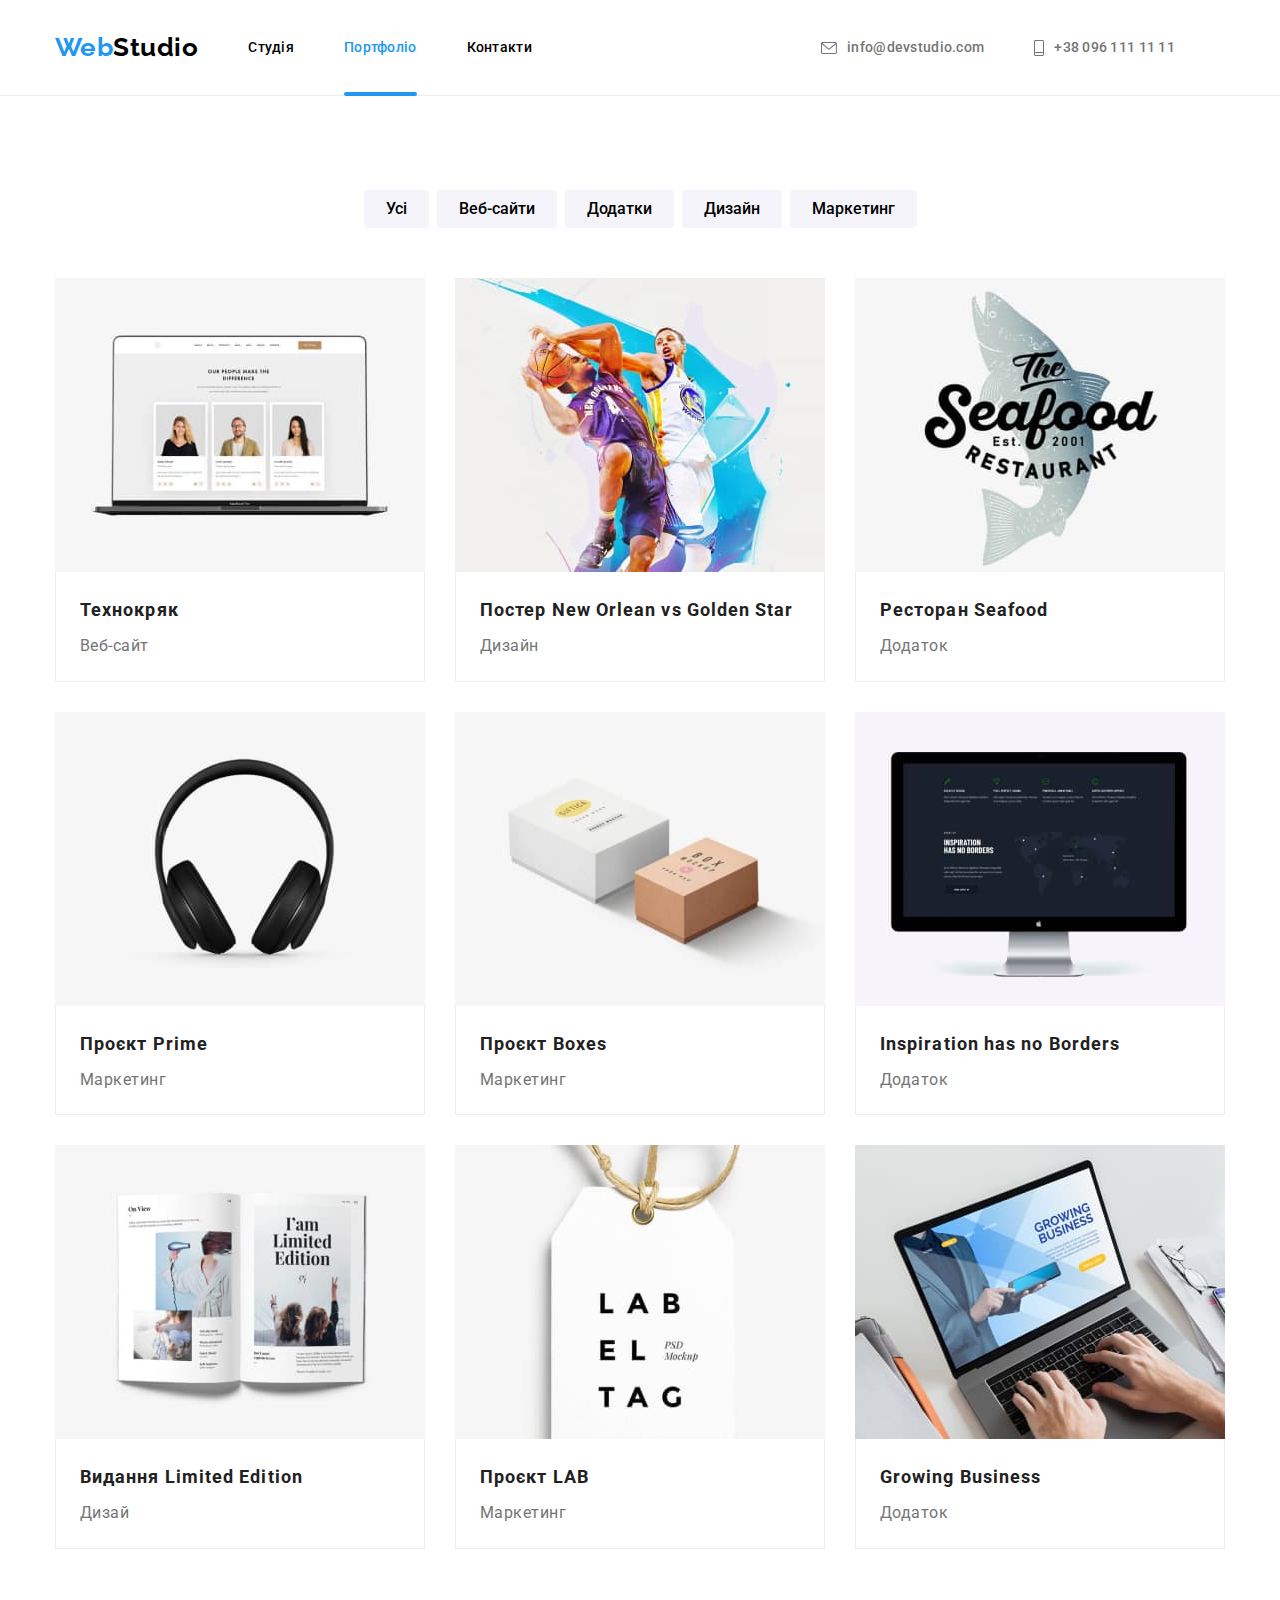
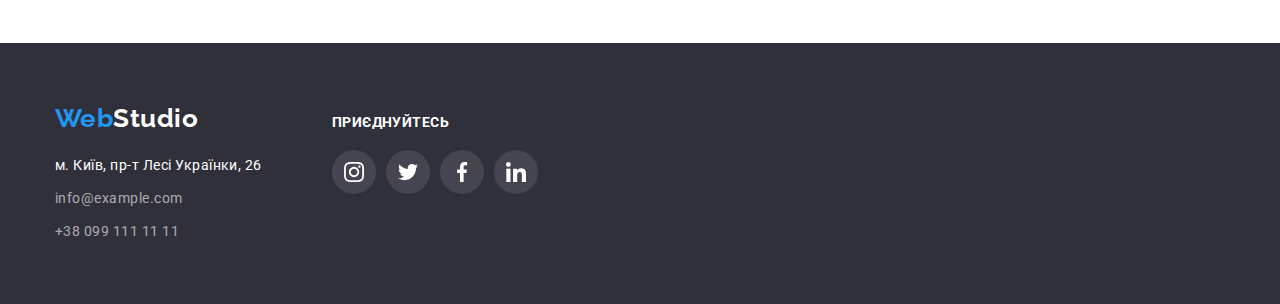
==== portfolio.html @ 8f84b319 "start" ====
<!DOCTYPE html>
<html lang="uk">

<head>
  <meta charset="UTF-8" />
  <meta http-equiv="X-UA-Compatible" content="IE=edge" />
  <meta name="viewport" content="width=device-width, initial-scale=1.0" />
  <title>Portfolio</title>
  <link rel="preconnect" href="https://fonts.googleapis.com" />
  <link rel="preconnect" href="https://fonts.gstatic.com" crossorigin />
  <link href="https://fonts.googleapis.com/css2?family=Raleway:wght@700&family=Roboto:wght@400;500;700;900&display=swap"
    rel="stylesheet" />
  <link rel="stylesheet" href="https://cdn.jsdelivr.net/npm/modern-normalize@1.1.0/modern-normalize.min.css" />
  <link rel="stylesheet" href="./css/styles.css" />
</head>
<body>
  <header class="page-header">
    <div class="header-box container">
      <nav class="page-navigation">
        <a class="logo link" href="/index.html"><span class="logo-item">Web</span>Studio</a>
        <ul class="menu-list list">
          <li class="menu-item">
            <a class="menu-link link" href="index.html">Студія</a>
          </li>
          <li class="menu-item">
            <a class="menu-link link current" href="portfolio.html"><span class="accent">Портфоліо</span></a>
          </li>
          <li class="menu-item">
            <a class="menu-link link" href="#contacts">Контакти</a>
          </li>
        </ul>
      </nav>
      <ul class="list-contact list">
        <li class="mail-link page-cont">
          <a class="mail link focus-cont" href="mailto:info@devstudio.com">
            <svg class="mail-icon cont-icon" width="16px" height="12px">
              <use href="./symbol-defs.svg#icon-envelope"></use>
            </svg>
            info@devstudio.com
          </a>
        </li>
        <li class="phone-link page-cont">
          <a class="contact-phone-number link focus-cont" href="tel:+380961111111">
            <svg class="phone-icon cont-icon" width="10" height="16">
              <use href="./symbol-defs.svg#icon-Vector"></use>
            </svg>
            +38 096 111 11 11</a>
        </li>
      </ul>
    </div>
  </header>
  <main class="main-page">
    <section class="filther section">
      <div class="container">
        <h1 class="visually-hidden">Наші роботи</h1>
        <ul class="filther-btn list">
          <li><button class="button-item" type="button">Усі</button></li>
          <li><button class="button-item" type="button">Веб-сайти</button></li>
          <li><button class="button-item" type="button">Додатки</button></li>
          <li><button class="button-item" type="button">Дизайн</button></li>
          <li><button class="button-item" type="button">Маркетинг</button></li>
        </ul>
        <ul class="project-link list">
          <li class="project-table"><a href="" class="shadow-link">
              <div class="shadow-cont">
                <div class="swipe-text">
                  <img class="pjoject-img" src="./images-portfolio/img-portholio-1.jpg" alt="Технокряк">
                  <p class="overlay">Ресурс пропонує комплексні пропозиції з різним рівнем функціоналу
                    та
                    сервісів. Все це дозволить відвідувачу отримати вичерпні відомості про компанію
                    чи
                    приватну особу.</p>
                </div>
                <div class="project-list">
                  <h2 class="project">Технокряк</h2>
                  <p class="project-type">Веб-сайт</p>
                </div>
              </div>

            </a>

          </li>
          <li class="project-table"><a href="" class="shadow-link">
              <div class="shadow-cont">
                <div class="swipe-text">
                  <img class="pjoject-img" src="./images-portfolio/img-portholio-2.jpg"
                    alt="Постер-New-Orlean-vs-Golden-Star">
                  <p class="overlay">Ресурс пропонує комплексні пропозиції з різним рівнем функціоналу
                    та
                    сервісів. Все це дозволить відвідувачу отримати вичерпні відомості про компанію
                    чи
                    приватну особу.</p>
                </div>

                <div class="project-list">
                  <h2 class="project">Постер New Orlean vs Golden Star</h2>
                  <p class="project-type">Дизайн</p>
                </div>
              </div>

            </a>

          </li>
          <li class="project-table"><a href="" class="shadow-link">
              <div class="shadow-cont">
                <div class="swipe-text">
                  <img class="pjoject-img" src="./images-portfolio/img-portholio-3.jpg" alt="Ресторан-Морепродукти">
                  <p class="overlay">Ресурс пропонує комплексні пропозиції з різним рівнем функціоналу
                    та
                    сервісів. Все це дозволить відвідувачу отримати вичерпні відомості про компанію
                    чи
                    приватну особу.</p>
                </div>

                <div class="project-list">
                  <h2 class="project">Ресторан Seafood</h2>
                  <p class="project-type">Додаток</p>
                </div>
              </div>

            </a>

          </li>
          <li class="project-table"><a href="" class="shadow-link">
              <div class="shadow-cont">
                <div class="swipe-text">
                  <img class="pjoject-img" src="./images-portfolio/img-portholio-4.jpg" alt="Проєкт-Прем'єр">
                  <p class="overlay">Ресурс пропонує комплексні пропозиції з різним рівнем функціоналу
                    та
                    сервісів. Все це дозволить відвідувачу отримати вичерпні відомості про компанію
                    чи
                    приватну особу.</p>
                </div>

                <div class="project-list">
                  <h2 class="project">Проєкт Prime</h2>
                  <p class="project-type">Маркетинг</p>
                </div>
              </div>

            </a>

          </li>
          <li class="project-table"><a href="" class="shadow-link">
              <div class="shadow-cont">
                <div class="swipe-text">
                  <img class="pjoject-img" src="./images-portfolio/img-portholio-5.jpg" alt="Проєкт-Коробки">
                  <p class="overlay">Ресурс пропонує комплексні пропозиції з різним рівнем функціоналу
                    та
                    сервісів. Все це дозволить відвідувачу отримати вичерпні відомості про компанію
                    чи
                    приватну особу.</p>
                </div>

                <div class="project-list">
                  <h2 class="project">Проєкт Boxes</h2>
                  <p class="project-type">Маркетинг</p>
                </div>
              </div>

            </a>

          </li>
          <li class="project-table"><a href="" class="shadow-link">
              <div class="shadow-cont">
                <div class="swipe-text">
                  <img class="pjoject-img" src="./images-portfolio/img-portholio-6.jpg" alt="Натхнення-не-має-кордонів">
                  <p class="overlay">Ресурс пропонує комплексні пропозиції з різним рівнем функціоналу
                    та
                    сервісів. Все це дозволить відвідувачу отримати вичерпні відомості про компанію
                    чи
                    приватну особу.</p>
                </div>

                <div class="project-list">
                  <h2 class="project">Inspiration has no Borders</h2>
                  <p class="project-type">Додаток</p>
                </div>
              </div>

            </a>

          </li>
          <li class="project-table"><a href="" class="shadow-link">
              <div class="shadow-cont">
                <div class="swipe-text">
                  <img class="pjoject-img" src="./images-portfolio/img-portholio-7.jpg" alt="Видання-Обмежене-видання">
                  <p class="overlay">Ресурс пропонує комплексні пропозиції з різним рівнем функціоналу
                    та
                    сервісів. Все це дозволить відвідувачу отримати вичерпні відомості про компанію
                    чи
                    приватну особу.</p>
                </div>

                <div class="project-list">
                  <h2 class="project">Видання Limited Edition</h2>
                  <p class="project-type">Дизай</p>
                </div>
              </div>
            </a>
          </li>
          <li class="project-table"><a href="" class="shadow-link">
              <div class="shadow-cont">
                <div class="swipe-text">
                  <img class="pjoject-img" src="./images-portfolio/img-portholio-8.jpg" alt="Проєкт-ЛАБ">
                  <p class="overlay">Ресурс пропонує комплексні пропозиції з різним рівнем функціоналу
                    та
                    сервісів. Все це дозволить відвідувачу отримати вичерпні відомості про компанію
                    чи
                    приватну особу.</p>
                </div>

                <div class="project-list">
                  <h2 class="project">Проєкт LAB</h2>
                  <p class="project-type">Маркетинг</p>
                </div>
              </div>
            </a>
          </li>
          <li class="project-table"><a href="" class="shadow-link">
              <div class="shadow-cont">
                <div class="swipe-text">
                  <img class="pjoject-img" src="./images-portfolio/img-portholio-9.jpg" alt="Зростаючий-бізнес">
                  <p class="overlay">Ресурс пропонує комплексні пропозиції з різним рівнем функціоналу
                    та
                    сервісів. Все це дозволить відвідувачу отримати вичерпні відомості про компанію
                    чи
                    приватну особу.</p>
                </div>

                <div class="project-list">
                  <h2 class="project">Growing Business</h2>
                  <p class="project-type">Додаток</p>
                </div>
              </div>
            </a>
        </ul>
      </div>
    </section>
  </main>
  <footer class="footer-page">
    <div class="container footer-container">
      <div class="footer-first-box">
        <a class="logo-two link" href="/index.html"><span class="logo-item">Web</span>Studio</a>
        <address class="adress-footer">
          <ul class="adress-list list">
            <li class="list-map">
              <a class="maps-list link" href="https://goo.gl/maps/bV2nX5t9sE71foQR8" target="_blank"
                rel="nooper noreferrer nofollow">м. Київ, пр-т Лесі Українки, 26</a>
            </li>
            <li class="list-map">
              <a class="mail-footer link" href="mailto:info@example.com">info@example.com</a>
            </li>
            <li>
              <a class="contact-phone-footer link" href="tel:+380991111111">+38 099 111 11 11</a>
            </li>
          </ul>
        </address>
      </div>
      <div class="footer-icons">
        <p class="footer-invate">Приєднуйтесь</p>
        <ul class="team-cont">
          <li class="list list-icon">
            <a href="https://www.instagram.com/" class="team-cont-icons">
              <svg class="icon-footer" width="20" height="20">
                <use href="./symbol-defs.svg#icon-instagram"></use>
              </svg>
            </a>
          </li>
          <li class="list list-icon">
            <a href="https://twitter.com" class="team-cont-icons">
              <svg class="icon-footer" width="20" height="20">
                <use href="./symbol-defs.svg#icon-twitter"></use>
              </svg>
            </a>
          </li>
          <li class="list list-icon">
            <a href="https://www.facebook.com/" class="team-cont-icons">
              <svg class="icon-footer" width="20" height="20">
                <use href="./symbol-defs.svg#icon-facebook"></use>
              </svg>
            </a>
          </li>
          <li class="list list-icon">
            <a href="https://ua.linkedin.com/" class="team-cont-icons">
              <svg class="icon-footer" width="20" height="20">
                <use href="./symbol-defs.svg#icon-linkedin"></use>
              </svg>
            </a>
          </li>
        </ul>
      </div>
    </div>
  </footer>
</body>

</html>
---- css/styles.css ----
:root {
  --accent-color: #2196f3;
  --secondary-text-dark-color: #000000;
  --primary-text-dark-color: #212121;
  --primary-text-color-theme-light: #ffffff;
  --secondary-text-color-theme-light: #757575;
  --no-name-text-color: #2f303a;
  --primary-font: "Roboto", sans-serif;
  --secondary-text-font: "Raleway", sans-serif;
  --back-color: #f5f4fa;
  --border-color: #eee;
  --primary-icon-color: rgba(175, 177, 184, 1);
  --second-icon-color: #757575;
  --time-activate: 250ms;
  --funk-time: cubic-bezier(0.4, 0, 0.2, 1);
}
.menu-list .menu-link.current {
  color: var(--accent-color);
}
.link {
  text-decoration: none;
}

.list {
  list-style-type: none;
}

button {
  cursor: pointer;
}
h1,
h2,
h3,
h4,
p {
  margin-top: 0;
  margin-bottom: 0;
}
ul,
ol {
  margin-top: 0;
  margin-bottom: 0;
  padding-left: 0;
}
img {
  max-width: 100%;
  height: auto;
  display: block;
}
body {
  font-family: var(--primary-font), sans-serif;
  background-color: var(--primary-text-color-theme-light);
  letter-spacing: 0.03em;
}
.section {
  padding-top: 94px;
  padding-bottom: 94px;
}
/* HEADER */
.visually-hidden {
  position: absolute;
  white-space: nowrap;
  width: 1px;
  height: 1px;
  overflow: hidden;
  border: 0;
  padding: 0;
  clip: rect(0 0 0 0);
  clip-path: inset(50%);
  margin: -1px;
}
.container {
  margin-left: auto;
  margin-right: auto;
  width: 1200px;
  padding-left: 15px;
  padding-right: 15px;
}
.logo {
  font-family: var(--secondary-text-font);
  font-weight: 700;
  font-size: 26px;
  line-height: 1.2;

  color: var(--black-color);
}
.logo-item {
  font-family: var(--secondary-text-font);
  font-weight: 700;
  font-size: 26px;
  line-height: 1.2;
  color: var(--accent-color);
}
.page-navigation {
  display: flex;
  align-items: center;
}
.page-header {
  border-bottom: 1px solid var(--border-color);
  padding-top: 32px;
  padding-bottom: 32px;
}

.header-box {
  display: flex;
  justify-content: space-between;
}
.menu-list,
.list-contact {
  display: flex;
}
.menu-item:not(:last-child),
.logo {
  margin-right: 50px;
}
.page-cont {
  margin-right: 50px;
}
.page-cont {
  display: flex;
  justify-content: center;
}
.menu-link {
  font-weight: 500;
  font-size: 14px;
  line-height: 1.14;
  letter-spacing: 0.02em;
  color: var(--grey-color);
  transition-duration: var(--time-activate);
  position: relative;
  transition-timing-function: var(--funk-time);
}
.menu-link:hover,
.menu-link:focus {
  color: var(--accent-color);
}
.accent {
  color: var(--accent-color);
}
.accent::after {
  position: absolute;
  left: 0;
  bottom: 0;
  top: 52.2px;
  content: "";
  display: block;
  width: 100%;
  height: 4px;
  background-color: var(--accent-color);
  border-radius: 2px;
}
.mail {
  font-weight: 500;
  font-size: 14px;
  line-height: 1.14;
  letter-spacing: 0.02em;
  color: var(--secondary-text-color-theme-light);
  display: flex;
  align-items: center;
  transition-duration: var(--time-activate);
  transition-timing-function: var(--funk-time);
}
.mail:hover,
.mail:focus {
  color: var(--accent-color);
}
.contact-phone-number {
  font-weight: 500;
  font-size: 14px;
  line-height: 1.14;
  letter-spacing: 0.02em;
  color: var(--secondary-text-color-theme-light);
  display: flex;
  align-items: center;
  transition-duration: var(--time-activate);
  transition-timing-function: var(--funk-time);
}
.contact-phone-number:hover,
.contact-phone-number:focus {
  color: var(--accent-color);
}
.mail-icon,
.phone-icon {
  margin-right: 10px;
}
.focus-cont:hover .cont-icon,
.focus-cont:focus .cont-icon {
  fill: var(--accent-color);
}
.mail-icon,
.phone-icon {
  fill: var(--second-icon-color);
  transition-duration: var(--time-activate);
  transition-timing-function: var(--funk-time);
}
/* MAIN */
.first-section {
  background: rgba(47, 48, 58, 0.4);
  background-color: var(--no-name-text-color);
  background-repeat: no-repeat;
  background-size: cover;
  background-image: linear-gradient(
      rgba(47, 48, 58, 0.4),
      rgba(47, 48, 58, 0.4)
    ),
    url(../sekt.jpg);
  background-size: 1600px;
  background-position: center;
}
.name-page {
  font-weight: 900;
  font-size: 44px;
  line-height: 1.36;
  text-align: center;
  letter-spacing: 0.06em;
  text-transform: uppercase;
  color: var(--primary-text-color-theme-light);
  margin-bottom: 40px;
}
.modal-open-btn {
  width: 216px;
  height: 50px;
  background-color: #2196f3;
  font-weight: 700;
  font-size: 16px;
  line-height: 1.8;
  letter-spacing: 0.06em;
  color: var(--primary-text-color-theme-light);
  border: none;
  border-radius: 4px;
  display: flex;
  align-items: center;
  justify-content: center;
  transition-duration: var(--time-activate);
  transition-timing-function: var(--funk-time);
}
.modal-open-btn:active {
  background-color: #188ce8;
}
.first-container {
  display: flex;
  flex-wrap: wrap;
  width: 700px;
  justify-content: center;
  padding-top: 200px;
  padding-bottom: 200px;
}

.modal-open-btn:hover,
.modal-open-btn:focus {
  background-color: #188ce8;
}
/* soft=skills */
.list-skils {
  display: flex;
  gap: 30px;
}
.skills-list {
  flex-basis: calc((100% - 90px) / 4);
}
.soft-skills-item {
  font-weight: 700;
  font-size: 14px;
  line-height: 1.14;
  text-transform: uppercase;
  color: var(--grey-color);
  margin-bottom: 10px;
}
.soft-skills-link {
  font-size: 14px;
  line-height: 1.71;
  color: var(--secondary-text-color-theme-light);
}
.soft-box {
  display: flex;
  justify-content: center;
  border-radius: 4px;
  background-color: var(--back-color);
  margin-bottom: 30px;
  width: 270px;
  height: 120px;
  align-items: center;
}
.job {
  font-weight: 700;
  font-size: 36px;
  line-height: 1.16;
  text-align: center;
  color: var(--grey-color);
  margin-bottom: 50px;
}

.page-job {
  padding-top: 0;
}
.job-page {
  display: flex;
  gap: 30px;
}
.image-work {
  width: 370px;
  height: 294px;
}
.work-text-box {
  position: relative;
  overflow: hidden;
}
.work-link-text {
  display: flex;
  align-items: center;
  justify-content: center;
  position: absolute;
  overflow: hidden;
  background: rgba(47, 48, 58, 0.8);
  color: var(--primary-text-color-theme-light);
  width: 100%;
  height: 70px;
  top: 224px;
  left: 0;
  font-family: var(--primary-font);
  font-weight: 700;
  font-size: 14px;
  line-height: 1.14;
  text-transform: uppercase;
}
.my-team {
  margin-bottom: 50px;
}
.list-team {
  display: flex;
  gap: 30px;
}
.my-team {
  font-weight: 700;
  font-size: 36px;
  line-height: 1.16;
  text-align: center;
  color: var(--grey-color);
}
.image-team {
  width: 270px;
  height: 260px;
}
.team-info {
  padding-top: 30px;
  padding-bottom: 30px;
}
.name {
  font-weight: 500;
  font-size: 16px;
  line-height: 1.18;
  margin-bottom: 10px;
  text-align: center;

  color: var(--grey-color);
}
.job-title {
  font-weight: 400;
  font-size: 16px;
  line-height: 1.18;
  text-align: center;
  color: var(--secondary-text-color-theme-light);
  margin-bottom: 16px;
}
.team-box {
  background-color: var(--primary-text-color-theme-light);
  box-shadow: 0px 1px 3px rgba(0, 0, 0, 0.12), 0px 1px 1px rgba(0, 0, 0, 0.14),
    0px 2px 1px rgba(0, 0, 0, 0.2);
  border-radius: 0px 0px 4px 4px;
}
.team {
  background-color: var(--back-color);
}
.team-cont {
  display: flex;
  justify-content: center;
  column-gap: 10px;
}

.icon-job:hover {
  fill: var(--accent-color);
}

.team-cont-icon {
  display: flex;
  justify-content: center;
  align-items: center;
  width: 44px;
  height: 44px;
  border-radius: 50%;
  background-color: var(--primary-text-color-theme-light);
  fill: var(--primary-icon-color);
  transition-duration: var(--time-activate);
  transition-timing-function: var(--funk-time);
}
.team-cont-icon:hover,
.team-cont-icon:focus {
  fill: var(--primary-text-color-theme-light);
  background-color: var(--accent-color);
}
.team-cont-icon:hover .icon-job,
.team-cont-icon:focus .icon-job {
  fill: var(--primary-text-color-theme-light);
}
.clients {
  display: flex;
  justify-content: center;
  margin-bottom: 50px;
  font-family: var(--primary-font);
  font-weight: 700;
  font-size: 36px;
  line-height: 42px;
  text-align: center;
  color: var(--primary-text-dark-color);
}
.clients-item {
  display: flex;
  gap: 30px;
}

.client-box-icon {
  width: 170px;
  height: 92px;
}
.client-comp {
  width: 100%;
  height: 100%;
  display: flex;
  justify-content: center;
  align-items: center;
  border: 1px solid var(--border-color);
  border-radius: 4px;
  transition-duration: var(--time-activate);
  transition-timing-function: var(--funk-time);
}
.client-comp:hover .client-icon,
.client-comp:focus .client-icon {
  fill: var(--accent-color);
}
.client-comp:hover,
.client-comp:focus {
  border-color: var(--accent-color);
}
.client-icon {
  fill: var(--primary-icon-color);
  transition-duration: var(--time-activate);
  transition-timing-function: var(--funk-time);
}
/* footer */
.footer-page {
  background: var(--no-name-text-color);
  display: flex;
  padding-top: 60px;
  padding-bottom: 60px;
}
.footer-first-box {
  margin-right: 70px;
}
.logo-two {
  font-family: var(--secondary-text-font);
  font-weight: 700;
  font-size: 26px;
  line-height: 1.19;
  color: var(--primary-text-color-theme-light);
  margin-top: 60px;
  font-style: normal;
}
.adress-footer {
  margin-top: 20px;
}
.maps-list {
  font-style: normal;
  font-weight: 400;
  font-size: 14px;
  line-height: 1.71;
  color: var(--primary-text-color-theme-light);
}
.mail-footer,
.contact-phone-footer {
  font-style: normal;
  font-weight: 400;
  font-size: 14px;
  line-height: 1.71;
  color: rgba(255, 255, 255, 0.6);
  transition-duration: var(--time-activate);
  transition-timing-function: var(--funk-time);
}
.list-map {
  margin-bottom: 9px;
}
.contact-phone-footer {
  margin-bottom: 60px;
}
.contact-phone-footer:focus,
.contact-phone-footer:hover,
.mail-footer:hover,
.mail-footer:focus .maps-text:hover,
.maps-text:focus {
  color: var(--accent-color);
}
.footer-invate {
  font-family: var(--primary-font);
  font-weight: 700;
  font-size: 14px;
  line-height: 16px;
  font-style: normal;
  letter-spacing: 0.03em;
  text-transform: uppercase;
  color: var(--primary-text-color-theme-light);
  margin-bottom: 20px;
}
.team-cont-icons {
  display: flex;
  justify-content: center;
  align-items: center;
  width: 44px;
  height: 44px;
  border-radius: 50%;
  background-color: rgba(255, 255, 255, 0.1);
  transition-duration: var(--time-activate);
  transition-timing-function: var(--funk-time);
}
.icon-footer {
  fill: var(--primary-text-color-theme-light);
}
.team-cont-icons:hover,
.team-cont-icons:focus {
  background-color: var(--accent-color);
}
.footer-container {
  display: flex;
  align-items: baseline;
}
/* Portfolio */
.filther-btn {
  display: flex;
  gap: 8px;
  justify-content: center;
  margin-bottom: 50px;
}
.button-item {
  background: var(--back-color);
  padding: 6px 22px;
  font-weight: 500;
  font-size: 16px;
  line-height: 1.6;
  text-align: center;
  border-radius: 4px;
  border: none;
  color: var(--grey-color);
  transition-duration: var(--time-activate);
  transition-timing-function: var(--funk-time);
}

.button-item:hover,
.button-item:focus {
  color: var(--primary-text-color-theme-light);
  background-color: var(--accent-color);
  box-shadow: 0px 3px 1px rgba(0, 0, 0, 0.1), 0px 1px 2px rgba(0, 0, 0, 0.08),
    0px 2px 2px rgba(0, 0, 0, 0.12);
}
/* Project */
.project-link {
  display: flex;
  flex-wrap: wrap;
  gap: 30px;
}
.project-list {
  border-left: 1px solid var(--border-color);
  border-right: 1px solid var(--border-color);
  border-bottom: 1px solid var(--border-color);
  padding: 20px 24px;
}
.project {
  margin-bottom: 4px;
}

.project-img {
  width: 370px;
  height: 294px;
}

.project-type {
  font-weight: 400;
  font-size: 16px;
  line-height: 1.8;
  color: var(--secondary-text-color-theme-light);
}
.shadow-link {
  text-decoration: none;
}
.shadow-link:hover .shadow-cont,
.shadow-link:focus .shadow-cont {
  box-shadow: 0px 1px 1px rgba(0, 0, 0, 0.12), 0px 4px 4px rgba(0, 0, 0, 0.06),
    1px 4px 6px rgba(0, 0, 0, 0.16);
}
.project {
  font-weight: 700;
  font-size: 18px;
  line-height: 2;
  letter-spacing: 0.06em;
  color: var(--primary-text-dark-color);
}
.swipe-text {
  transition-duration: var(--time-activate);
  position: relative;
  overflow: hidden;
  transition-timing-function: var(--funk-time);
}
.overlay {
  position: absolute;
  overflow: auto;
  background: rgba(33, 150, 243, 0.9);
  color: var(--primary-text-color-theme-light);
  top: 0;
  left: 0;
  width: 100%;
  height: 100%;
  padding: 63px 24px;
  line-height: 1.2;
  transform: translateY(100%);
  transition: var(--time-activate) linear;
  font-family: var(--primary-font);
  font-weight: 400;
  font-size: 18px;
  line-height: 1.55;
  transition-timing-function: var(--funk-time);
}
.shadow-link:hover .overlay,
.shadow-link:focus .overlay {
  transform: translateY(0%);
}

/* modal-window */
.backdrop {
  position: fixed;
  top: 0;
  left: 0;
  z-index: 100;
  width: 100%;
  height: 100%;
  background-color: rgba(47, 48, 58, 0.4);

  opacity: 1;
  visibility: visible;
  pointer-events: auto;
  transition: opacity var(--time-activate) ease,
    visibility var(--time-activate) ease;
  transition-timing-function: var(--funk-time);
}
.backdrop.is-hidden {
  opacity: 0;
  visibility: hidden;
  pointer-events: none;
}
.modal {
  position: absolute;
  height: 528px;
  width: 581px;
  background-color: var(--primary-text-color-theme-light);
  top: 50%;
  left: 50%;
  transform: translate(-50%, -50%);
}
.modal-close-btn {
  position: absolute;
  top: 8px;
  right: 8px;
  display: flex;
  justify-content: center;
  align-items: center;
  border: 1px solid rgba(0, 0, 0, 0.1);
  border-radius: 50%;
  width: 30px;
  height: 30px;
  background-color: transparent;
  padding: 0;
}
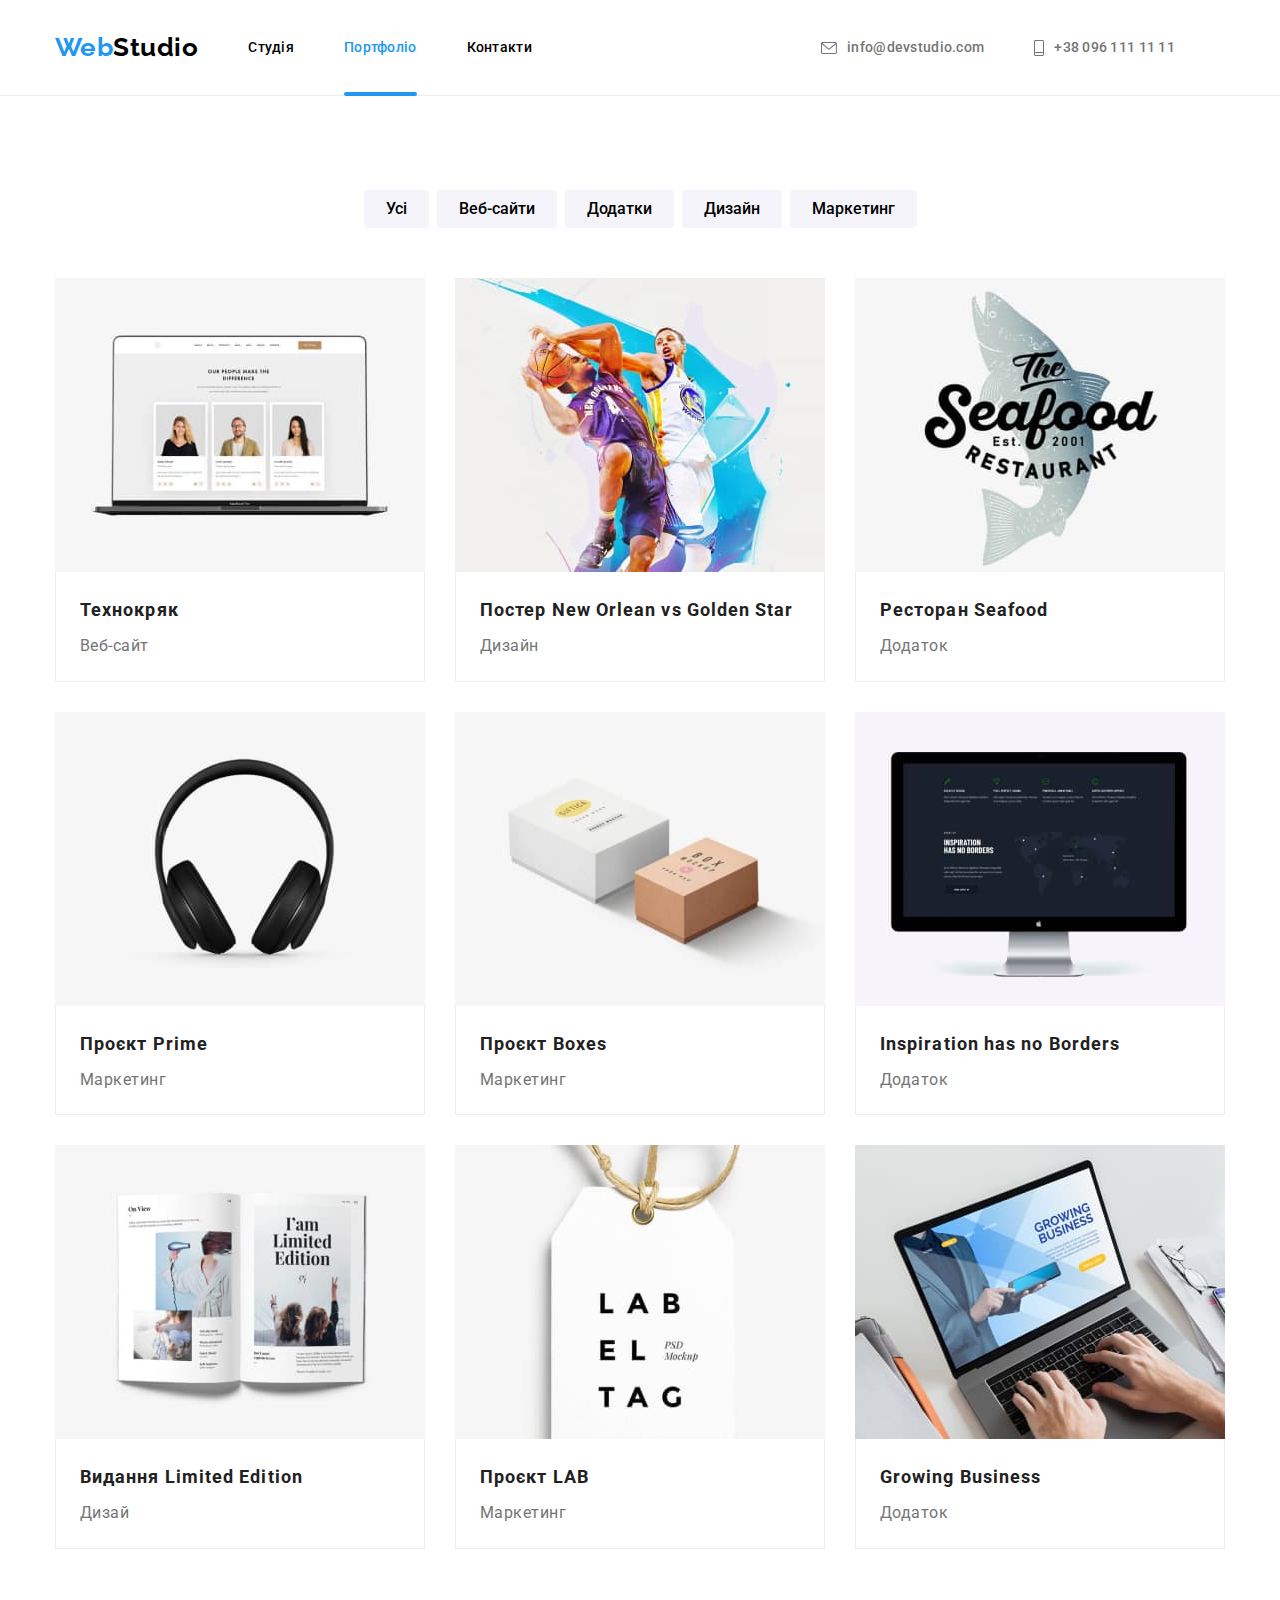
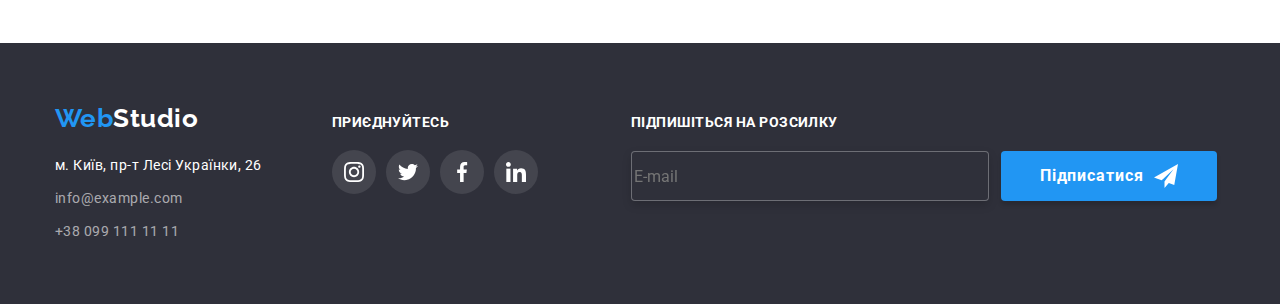
==== commit 51470e13: "final" ====
--- a/portfolio.html
+++ b/portfolio.html
@@ -290,6 +290,21 @@
           </li>
         </ul>
       </div>
+      <div class="subscribe-box">
+        <p class="subscribe-title">Підпишіться на розсилку</p>
+        <form class="subscribe-form">
+          <label class="subscribe-form-field">
+            <span class="subscribe-form-input-wrapper">
+              <input type="text" class="subscribe-form-input" name="user-mail" placeholder="E-mail">
+              <button type="submit" class="subscribe-form-submit">Підписатися
+                <svg class="subscribe-form-submit-icon" width="24" height="24">
+                  <use href="./symbol-defs.svg#icon-send"></use>
+                </svg>
+              </button>
+            </span>
+          </label>
+        </form>
+      </div>
     </div>
   </footer>
 </body>
--- a/css/styles.css
+++ b/css/styles.css
@@ -531,6 +531,56 @@
   display: flex;
   align-items: baseline;
 }
+.footer-icons {
+  margin-right: 93px;
+}
+.subscribe-title {
+  font-family: var(--primary-font);
+  font-weight: 700;
+  font-size: 14px;
+  line-height: 1.14;
+  text-transform: uppercase;
+  color: var(--primary-text-color-theme-light);
+  margin-bottom: 20px;
+}
+.subscribe-form-input-wrapper{
+  display: flex;
+}
+.subscribe-form-input {
+  width: 358px;
+  height: 50px;
+  border: 1px solid rgba(255, 255, 255, 0.3);
+  filter: drop-shadow(0px 4px 4px rgba(0, 0, 0, 0.15));
+  border-radius: 4px;
+  margin-right: 12px;
+  background-color: var(--no-name-text-color);
+  color: #ffffff;
+}
+.subscribe-form-submit{
+  width: 216px;
+  height: 50px;
+  background-color: #2196f3;
+  font-weight: 700;
+  font-size: 16px;
+  line-height: 1.8;
+  letter-spacing: 0.06em;
+  color: var(--primary-text-color-theme-light);
+  border: none;
+  border-radius: 4px;
+  display: flex;
+  align-items: center;
+  justify-content: center;
+  background: #2196F3;
+  box-shadow: 0px 4px 4px rgba(0, 0, 0, 0.15);
+
+}
+
+.subscribe-form-submit-icon{
+  margin-left: 10px;
+  align-items: center;
+  fill: var(--primary-text-color-theme-light);
+}
+
 /* Portfolio */
 .filther-btn {
   display: flex;
@@ -631,7 +681,7 @@
   transform: translateY(0%);
 }
 
-/* modal-window */
+/* backdrop */
 .backdrop {
   position: fixed;
   top: 0;
@@ -653,14 +703,16 @@
   visibility: hidden;
   pointer-events: none;
 }
+/* modal-window */
 .modal {
   position: absolute;
-  height: 528px;
-  width: 581px;
+  height: 581px;
+  width: 528px;
   background-color: var(--primary-text-color-theme-light);
   top: 50%;
   left: 50%;
   transform: translate(-50%, -50%);
+  padding: 40px 40px;
 }
 .modal-close-btn {
   position: absolute;
@@ -676,3 +728,159 @@
   background-color: transparent;
   padding: 0;
 }
+.modal-close-icon {
+  transition-duration: var(--time-activate);
+  transition-timing-function: var(--funk-time);
+}
+.modal-close-btn:hover .modal-close-icon {
+  fill: var(--accent-color);
+}
+/* Modal Form */
+.modal-form-title {
+  font-family: var(--primary-font);
+  font-weight: 700;
+  font-size: 20px;
+  line-height: 1.15;
+  text-align: center;
+  color: var(--primary-text-dark-color);
+  margin-bottom: 12px;
+}
+.modal-form {
+  display: flex;
+  flex-direction: column;
+}
+.modal-form-input {
+  width: 100%;
+  height: 40px;
+  border: 1px solid rgba(33, 33, 33, 0.2);
+  border-radius: 4px;
+  padding-left: 42px;
+  transition-duration: var(--time-activate);
+  transition-timing-function: var(--funk-time);
+}
+.modal-form-input-wrapper {
+  position: relative;
+  display: block;
+}
+.modal-form-field-desc {
+  font-family: var(--primary-font);
+  font-weight: 400;
+  font-size: 12px;
+  line-height: 1.16;
+  letter-spacing: 0.01em;
+  color: var(--second-icon-color);
+  margin-bottom: 4px;
+  display: block;
+}
+.modal-form-field {
+  margin-bottom: 10px;
+}
+.modal-form-input-icon {
+  position: absolute;
+  top: 50%;
+  left: 12px;
+  transform: translateY(-50%);
+  transition-duration: var(--time-activate);
+  transition-timing-function: var(--funk-time);
+}
+.modal-form-input:focus + .modal-form-input-icon {
+  fill: var(--accent-color);
+}
+.modal-form-input:focus {
+  border-color: var(--accent-color);
+  outline: none;
+}
+.modal-form-name {
+  margin-bottom: 20px;
+}
+.modal-form-message {
+  width: 100%;
+  height: 120px;
+  border: 1px solid rgba(33, 33, 33, 0.2);
+  border-radius: 4px;
+  padding: 12px 16px;
+  resize: none;
+  transition-duration: var(--time-activate);
+  transition-timing-function: var(--funk-time);
+}
+.modal-form-message:focus {
+  outline: none;
+  border-color: var(--accent-color);
+}
+.modal-form-message::placeholder {
+  font-family: var(--primary-font);
+  font-weight: 400;
+  font-size: 12px;
+  line-height: 1.16;
+  letter-spacing: 0.01em;
+  color: rgba(117, 117, 117, 0.5);
+}
+.modal-form-check-field {
+  display: flex;
+  align-items: center;
+  justify-content: center;
+  margin-bottom: 30px;
+  font-family: var(--primary-font);
+  font-weight: 400;
+  font-size: 14px;
+  line-height: 1.71;
+  color: var(--second-icon-color);
+}
+.check-box-policy {
+  font-family: var(--primary-font);
+  font-weight: 400;
+  font-size: 14px;
+  line-height: 1.71;
+  letter-spacing: 0.03em;
+  text-decoration-line: underline;
+  color: var(--accent-color);
+}
+.modal-form-own-checkbox {
+  border: 1px solid rgba(33, 33, 33, 0.2);
+  border-radius: 2px;
+  cursor: pointer;
+  margin-right: 9px;
+}
+.modal-form-check {
+  position: absolute;
+  appearance: none;
+}
+.modal-form-own-checkbox-icon {
+  display: none;
+  fill: var(--primary-text-color-theme-light);
+}
+.modal-form-check:checked + .modal-form-own-checkbox {
+  background-color: var(--accent-color);
+}
+.modal-form-check:checked
+  + .modal-form-own-checkbox
+  .modal-form-own-checkbox-icon {
+  display: block;
+}
+.modal-form-check:focus + .modal-form-own-checkbox {
+  box-shadow: 0 0 0 2px rgba(0, 0, 0, 1);
+}
+.modal-form-submit {
+  width: 216px;
+  height: 50px;
+  background-color: #2196f3;
+  font-weight: 700;
+  font-size: 16px;
+  line-height: 1.8;
+  letter-spacing: 0.06em;
+  align-self: center;
+  color: var(--primary-text-color-theme-light);
+  border: none;
+  border-radius: 4px;
+  display: flex;
+  align-items: center;
+  justify-content: center;
+  transition-duration: var(--time-activate);
+  transition-timing-function: var(--funk-time);
+  box-shadow: 0px 1px 3px rgba(0, 0, 0, 0.12), 0px 1px 1px rgba(0, 0, 0, 0.14),
+    0px 2px 1px rgba(0, 0, 0, 0.2);
+}
+.modal-form-submit:hover,
+.modal-form-submit:focus {
+  background-color: #188ce8;
+}
